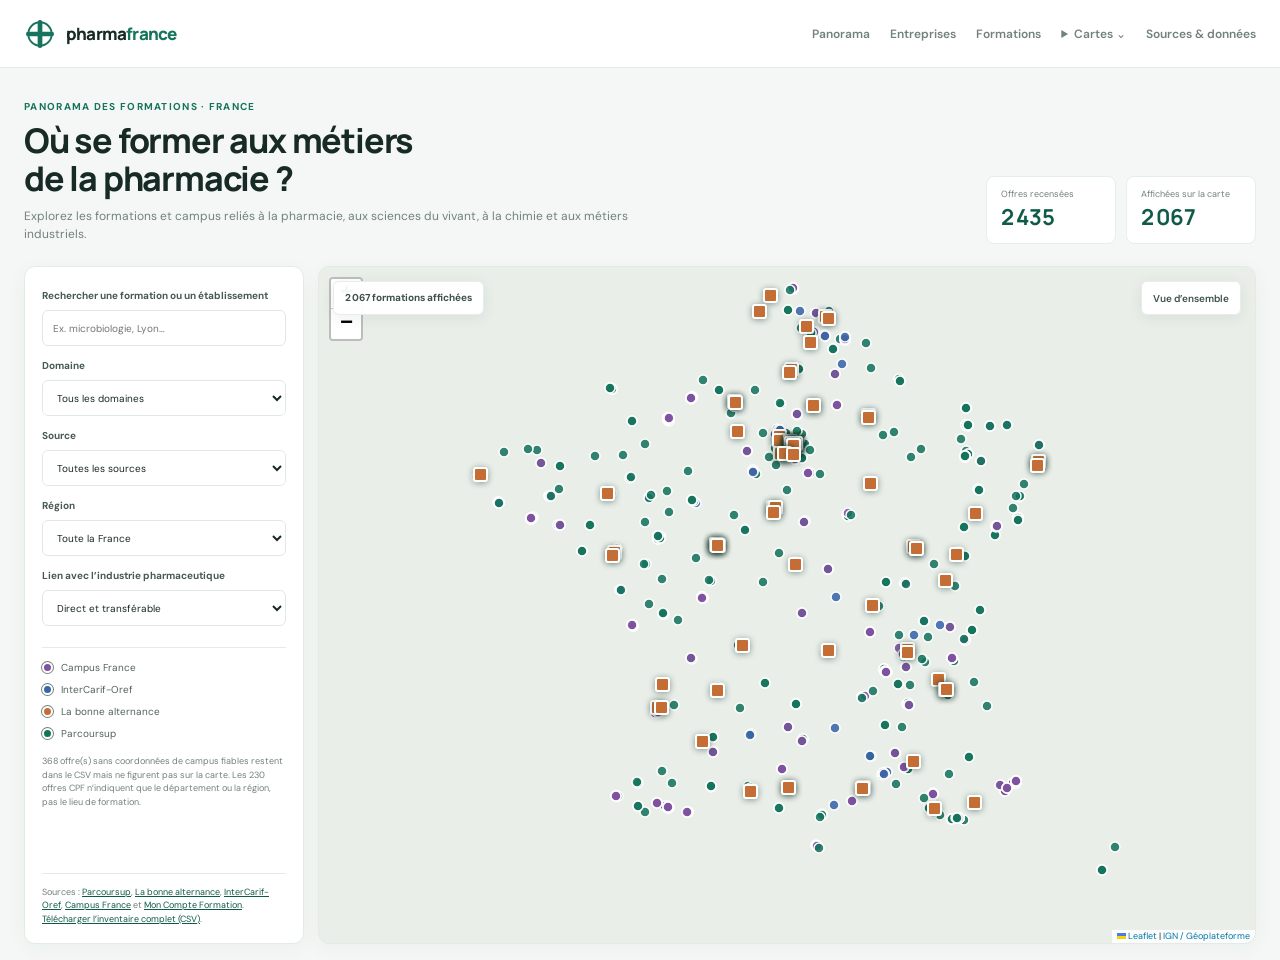
==== carte-formations.html @ 4af1f77d "Merge pull request #12 from Shrek2556525562/feature/domaines-sciences-vivant-page Ajouter une carte " ====
<!doctype html>
<html lang="fr">
  <head>
    <meta charset="utf-8">
    <meta name="viewport" content="width=device-width, initial-scale=1">
    <meta name="description" content="Carte interactive des formations en pharmacie, biotechnologies, chimie et métiers industriels en France.">
    <meta name="theme-color" content="#f4f7f5">
    <title>Carte des formations — Pharma France</title>
    <link rel="preconnect" href="https://fonts.googleapis.com">
    <link rel="preconnect" href="https://fonts.gstatic.com" crossorigin>
    <link href="https://fonts.googleapis.com/css2?family=DM+Sans:wght@400;500;600;700&family=Manrope:wght@400;500;600;700;800&display=swap" rel="stylesheet">
    <link rel="stylesheet" href="assets/leaflet/leaflet.css">
    <link rel="stylesheet" href="carte-formations.css">
    <link rel="stylesheet" href="navigation.css">
  </head>
  <body>
    <header class="topbar">
      <a class="brand" href="index.html" aria-label="Pharma France, retour à la carte des entreprises">
        <span class="brand-mark" aria-hidden="true">
          <svg viewBox="0 0 32 32" fill="none"><path d="M16 3.5v25M3.5 16h25" stroke="currentColor" stroke-width="5" stroke-linecap="round"/><circle cx="16" cy="16" r="12.5" stroke="currentColor" stroke-width="2"/></svg>
        </span>
        <span class="brand-name">pharma<span>france</span></span>
      </a>
      <nav class="site-navigation topbar-nav" aria-label="Navigation principale">
        <a href="panorama.html">Panorama</a>
        <a href="index.html">Entreprises</a>
        <a href="formations.html">Formations</a>
        <details class="nav-menu nav-menu-current">
          <summary>Cartes <span class="nav-menu-chevron" aria-hidden="true">⌄</span></summary>
          <div class="nav-menu-panel">
            <a href="carte-formations.html" aria-current="page">Carte complète</a>
            <a href="domaines-sciences-vivant.html">Domaines scientifiques</a>
            <a href="repartition.html">Répartition</a>
            <a href="carte-repartition.html">Carte comparative</a>
          </div>
        </details>
        <a href="dataset.html">Sources &amp; données</a>
      </nav>
    </header>
    <main class="page-shell">
      <section class="intro">
        <div>
          <p class="eyebrow">Panorama des formations · France</p>
          <h1>Où se former aux métiers<br>de la pharmacie ?</h1>
          <p class="intro-copy">Explorez les formations et campus reliés à la pharmacie, aux sciences du vivant, à la chimie et aux métiers industriels.</p>
        </div>
        <div class="metrics" aria-live="polite">
          <div><span>Offres recensées</span><strong id="total-count">—</strong></div>
          <div><span>Affichées sur la carte</span><strong id="mapped-count">—</strong></div>
        </div>
      </section>
      <section class="explorer" aria-label="Carte et filtres des formations">
        <aside class="filters">
          <label class="search-label" for="training-search">Rechercher une formation ou un établissement</label>
          <input id="training-search" type="search" placeholder="Ex. microbiologie, Lyon…" autocomplete="off">
          <label for="category-filter">Domaine</label>
          <select id="category-filter"><option value="">Tous les domaines</option></select>
          <label for="source-filter">Source</label>
          <select id="source-filter">
            <option value="">Toutes les sources</option>
          </select>
          <label for="region-filter">Région</label>
          <select id="region-filter"><option value="">Toute la France</option></select>
          <label for="relevance-filter">Lien avec l’industrie pharmaceutique</label>
          <select id="relevance-filter">
            <option value="">Direct et transférable</option>
            <option value="Directe">Lien direct</option>
            <option value="Transférable">Compétences transférables</option>
          </select>
          <div id="map-key" class="map-key" aria-label="Légende des sources cartographiées"></div>
          <p id="coordinate-note" class="data-note">Les formations sans coordonnées fiables restent dans le CSV mais ne figurent pas sur la carte.</p>
          <p class="source-note">Sources : <a href="https://data.enseignementsup-recherche.gouv.fr/explore/dataset/fr-esr-parcoursup/" target="_blank" rel="noreferrer">Parcoursup</a>, <a href="https://labonnealternance.apprentissage.beta.gouv.fr/recherche" target="_blank" rel="noreferrer">La bonne alternance</a>, <a href="https://catalogue-apprentissage.intercariforef.org/recherche/formations" target="_blank" rel="noreferrer">InterCarif-Oref</a>, <a href="https://cataloguelm.campusfrance.org/" target="_blank" rel="noreferrer">Campus France</a> et <a href="https://opendata.caissedesdepots.fr/explore/dataset/moncompteformation_catalogueformation/" target="_blank" rel="noreferrer">Mon Compte Formation</a>. <a href="data/formations-pharma-fr.csv">Télécharger l’inventaire complet (CSV)</a>.</p>
        </aside>
        <div class="map-panel">
          <div id="training-map" role="application" aria-label="Carte interactive des formations en France"></div>
          <div class="map-summary"><strong id="result-count">Chargement des formations…</strong><button id="zoom-france" type="button">Vue d’ensemble</button></div>
          <div id="map-error" class="map-error" role="alert" hidden></div>
        </div>
      </section>
    </main>
    <script src="assets/leaflet/leaflet.js" defer></script>
    <script src="carte-formations.js" defer></script>
  </body>
</html>
---- assets/leaflet/leaflet.css ----
/* required styles */

.leaflet-pane,
.leaflet-tile,
.leaflet-marker-icon,
.leaflet-marker-shadow,
.leaflet-tile-container,
.leaflet-pane > svg,
.leaflet-pane > canvas,
.leaflet-zoom-box,
.leaflet-image-layer,
.leaflet-layer {
	position: absolute;
	left: 0;
	top: 0;
	}
.leaflet-container {
	overflow: hidden;
	}
.leaflet-tile,
.leaflet-marker-icon,
.leaflet-marker-shadow {
	-webkit-user-select: none;
	   -moz-user-select: none;
	        user-select: none;
	  -webkit-user-drag: none;
	}
/* Prevents IE11 from highlighting tiles in blue */
.leaflet-tile::selection {
	background: transparent;
}
/* Safari renders non-retina tile on retina better with this, but Chrome is worse */
.leaflet-safari .leaflet-tile {
	image-rendering: -webkit-optimize-contrast;
	}
/* hack that prevents hw layers "stretching" when loading new tiles */
.leaflet-safari .leaflet-tile-container {
	width: 1600px;
	height: 1600px;
	-webkit-transform-origin: 0 0;
	}
.leaflet-marker-icon,
.leaflet-marker-shadow {
	display: block;
	}
/* .leaflet-container svg: reset svg max-width decleration shipped in Joomla! (joomla.org) 3.x */
/* .leaflet-container img: map is broken in FF if you have max-width: 100% on tiles */
.leaflet-container .leaflet-overlay-pane svg {
	max-width: none !important;
	max-height: none !important;
	}
.leaflet-container .leaflet-marker-pane img,
.leaflet-container .leaflet-shadow-pane img,
.leaflet-container .leaflet-tile-pane img,
.leaflet-container img.leaflet-image-layer,
.leaflet-container .leaflet-tile {
	max-width: none !important;
	max-height: none !important;
	width: auto;
	padding: 0;
	}

.leaflet-container img.leaflet-tile {
	/* See: https://bugs.chromium.org/p/chromium/issues/detail?id=600120 */
	mix-blend-mode: plus-lighter;
}

.leaflet-container.leaflet-touch-zoom {
	-ms-touch-action: pan-x pan-y;
	touch-action: pan-x pan-y;
	}
.leaflet-container.leaflet-touch-drag {
	-ms-touch-action: pinch-zoom;
	/* Fallback for FF which doesn't support pinch-zoom */
	touch-action: none;
	touch-action: pinch-zoom;
}
.leaflet-container.leaflet-touch-drag.leaflet-touch-zoom {
	-ms-touch-action: none;
	touch-action: none;
}
.leaflet-container {
	-webkit-tap-highlight-color: transparent;
}
.leaflet-container a {
	-webkit-tap-highlight-color: rgba(51, 181, 229, 0.4);
}
.leaflet-tile {
	filter: inherit;
	visibility: hidden;
	}
.leaflet-tile-loaded {
	visibility: inherit;
	}
.leaflet-zoom-box {
	width: 0;
	height: 0;
	-moz-box-sizing: border-box;
	     box-sizing: border-box;
	z-index: 800;
	}
/* workaround for https://bugzilla.mozilla.org/show_bug.cgi?id=888319 */
.leaflet-overlay-pane svg {
	-moz-user-select: none;
	}

.leaflet-pane         { z-index: 400; }

.leaflet-tile-pane    { z-index: 200; }
.leaflet-overlay-pane { z-index: 400; }
.leaflet-shadow-pane  { z-index: 500; }
.leaflet-marker-pane  { z-index: 600; }
.leaflet-tooltip-pane   { z-index: 650; }
.leaflet-popup-pane   { z-index: 700; }

.leaflet-map-pane canvas { z-index: 100; }
.leaflet-map-pane svg    { z-index: 200; }

.leaflet-vml-shape {
	width: 1px;
	height: 1px;
	}
.lvml {
	behavior: url(#default#VML);
	display: inline-block;
	position: absolute;
	}


/* control positioning */

.leaflet-control {
	position: relative;
	z-index: 800;
	pointer-events: visiblePainted; /* IE 9-10 doesn't have auto */
	pointer-events: auto;
	}
.leaflet-top,
.leaflet-bottom {
	position: absolute;
	z-index: 1000;
	pointer-events: none;
	}
.leaflet-top {
	top: 0;
	}
.leaflet-right {
	right: 0;
	}
.leaflet-bottom {
	bottom: 0;
	}
.leaflet-left {
	left: 0;
	}
.leaflet-control {
	float: left;
	clear: both;
	}
.leaflet-right .leaflet-control {
	float: right;
	}
.leaflet-top .leaflet-control {
	margin-top: 10px;
	}
.leaflet-bottom .leaflet-control {
	margin-bottom: 10px;
	}
.leaflet-left .leaflet-control {
	margin-left: 10px;
	}
.leaflet-right .leaflet-control {
	margin-right: 10px;
	}


/* zoom and fade animations */

.leaflet-fade-anim .leaflet-popup {
	opacity: 0;
	-webkit-transition: opacity 0.2s linear;
	   -moz-transition: opacity 0.2s linear;
	        transition: opacity 0.2s linear;
	}
.leaflet-fade-anim .leaflet-map-pane .leaflet-popup {
	opacity: 1;
	}
.leaflet-zoom-animated {
	-webkit-transform-origin: 0 0;
	    -ms-transform-origin: 0 0;
	        transform-origin: 0 0;
	}
svg.leaflet-zoom-animated {
	will-change: transform;
}

.leaflet-zoom-anim .leaflet-zoom-animated {
	-webkit-transition: -webkit-transform 0.25s cubic-bezier(0,0,0.25,1);
	   -moz-transition:    -moz-transform 0.25s cubic-bezier(0,0,0.25,1);
	        transition:         transform 0.25s cubic-bezier(0,0,0.25,1);
	}
.leaflet-zoom-anim .leaflet-tile,
.leaflet-pan-anim .leaflet-tile {
	-webkit-transition: none;
	   -moz-transition: none;
	        transition: none;
	}

.leaflet-zoom-anim .leaflet-zoom-hide {
	visibility: hidden;
	}


/* cursors */

.leaflet-interactive {
	cursor: pointer;
	}
.leaflet-grab {
	cursor: -webkit-grab;
	cursor:    -moz-grab;
	cursor:         grab;
	}
.leaflet-crosshair,
.leaflet-crosshair .leaflet-interactive {
	cursor: crosshair;
	}
.leaflet-popup-pane,
.leaflet-control {
	cursor: auto;
	}
.leaflet-dragging .leaflet-grab,
.leaflet-dragging .leaflet-grab .leaflet-interactive,
.leaflet-dragging .leaflet-marker-draggable {
	cursor: move;
	cursor: -webkit-grabbing;
	cursor:    -moz-grabbing;
	cursor:         grabbing;
	}

/* marker & overlays interactivity */
.leaflet-marker-icon,
.leaflet-marker-shadow,
.leaflet-image-layer,
.leaflet-pane > svg path,
.leaflet-tile-container {
	pointer-events: none;
	}

.leaflet-marker-icon.leaflet-interactive,
.leaflet-image-layer.leaflet-interactive,
.leaflet-pane > svg path.leaflet-interactive,
svg.leaflet-image-layer.leaflet-interactive path {
	pointer-events: visiblePainted; /* IE 9-10 doesn't have auto */
	pointer-events: auto;
	}

/* visual tweaks */

.leaflet-container {
	background: #ddd;
	outline-offset: 1px;
	}
.leaflet-container a {
	color: #0078A8;
	}
.leaflet-zoom-box {
	border: 2px dotted #38f;
	background: rgba(255,255,255,0.5);
	}


/* general typography */
.leaflet-container {
	font-family: "Helvetica Neue", Arial, Helvetica, sans-serif;
	font-size: 12px;
	font-size: 0.75rem;
	line-height: 1.5;
	}


/* general toolbar styles */

.leaflet-bar {
	box-shadow: 0 1px 5px rgba(0,0,0,0.65);
	border-radius: 4px;
	}
.leaflet-bar a {
	background-color: #fff;
	border-bottom: 1px solid #ccc;
	width: 26px;
	height: 26px;
	line-height: 26px;
	display: block;
	text-align: center;
	text-decoration: none;
	color: black;
	}
.leaflet-bar a,
.leaflet-control-layers-toggle {
	background-position: 50% 50%;
	background-repeat: no-repeat;
	display: block;
	}
.leaflet-bar a:hover,
.leaflet-bar a:focus {
	background-color: #f4f4f4;
	}
.leaflet-bar a:first-child {
	border-top-left-radius: 4px;
	border-top-right-radius: 4px;
	}
.leaflet-bar a:last-child {
	border-bottom-left-radius: 4px;
	border-bottom-right-radius: 4px;
	border-bottom: none;
	}
.leaflet-bar a.leaflet-disabled {
	cursor: default;
	background-color: #f4f4f4;
	color: #bbb;
	}

.leaflet-touch .leaflet-bar a {
	width: 30px;
	height: 30px;
	line-height: 30px;
	}
.leaflet-touch .leaflet-bar a:first-child {
	border-top-left-radius: 2px;
	border-top-right-radius: 2px;
	}
.leaflet-touch .leaflet-bar a:last-child {
	border-bottom-left-radius: 2px;
	border-bottom-right-radius: 2px;
	}

/* zoom control */

.leaflet-control-zoom-in,
.leaflet-control-zoom-out {
	font: bold 18px 'Lucida Console', Monaco, monospace;
	text-indent: 1px;
	}

.leaflet-touch .leaflet-control-zoom-in, .leaflet-touch .leaflet-control-zoom-out  {
	font-size: 22px;
	}


/* layers control */

.leaflet-control-layers {
	box-shadow: 0 1px 5px rgba(0,0,0,0.4);
	background: #fff;
	border-radius: 5px;
	}
.leaflet-control-layers-toggle {
	background-image: url(images/layers.png);
	width: 36px;
	height: 36px;
	}
.leaflet-retina .leaflet-control-layers-toggle {
	background-image: url(images/layers-2x.png);
	background-size: 26px 26px;
	}
.leaflet-touch .leaflet-control-layers-toggle {
	width: 44px;
	height: 44px;
	}
.leaflet-control-layers .leaflet-control-layers-list,
.leaflet-control-layers-expanded .leaflet-control-layers-toggle {
	display: none;
	}
.leaflet-control-layers-expanded .leaflet-control-layers-list {
	display: block;
	position: relative;
	}
.leaflet-control-layers-expanded {
	padding: 6px 10px 6px 6px;
	color: #333;
	background: #fff;
	}
.leaflet-control-layers-scrollbar {
	overflow-y: scroll;
	overflow-x: hidden;
	padding-right: 5px;
	}
.leaflet-control-layers-selector {
	margin-top: 2px;
	position: relative;
	top: 1px;
	}
.leaflet-control-layers label {
	display: block;
	font-size: 13px;
	font-size: 1.08333em;
	}
.leaflet-control-layers-separator {
	height: 0;
	border-top: 1px solid #ddd;
	margin: 5px -10px 5px -6px;
	}

/* Default icon URLs */
.leaflet-default-icon-path { /* used only in path-guessing heuristic, see L.Icon.Default */
	background-image: url(images/marker-icon.png);
	}


/* attribution and scale controls */

.leaflet-container .leaflet-control-attribution {
	background: #fff;
	background: rgba(255, 255, 255, 0.8);
	margin: 0;
	}
.leaflet-control-attribution,
.leaflet-control-scale-line {
	padding: 0 5px;
	color: #333;
	line-height: 1.4;
	}
.leaflet-control-attribution a {
	text-decoration: none;
	}
.leaflet-control-attribution a:hover,
.leaflet-control-attribution a:focus {
	text-decoration: underline;
	}
.leaflet-attribution-flag {
	display: inline !important;
	vertical-align: baseline !important;
	width: 1em;
	height: 0.6669em;
	}
.leaflet-left .leaflet-control-scale {
	margin-left: 5px;
	}
.leaflet-bottom .leaflet-control-scale {
	margin-bottom: 5px;
	}
.leaflet-control-scale-line {
	border: 2px solid #777;
	border-top: none;
	line-height: 1.1;
	padding: 2px 5px 1px;
	white-space: nowrap;
	-moz-box-sizing: border-box;
	     box-sizing: border-box;
	background: rgba(255, 255, 255, 0.8);
	text-shadow: 1px 1px #fff;
	}
.leaflet-control-scale-line:not(:first-child) {
	border-top: 2px solid #777;
	border-bottom: none;
	margin-top: -2px;
	}
.leaflet-control-scale-line:not(:first-child):not(:last-child) {
	border-bottom: 2px solid #777;
	}

.leaflet-touch .leaflet-control-attribution,
.leaflet-touch .leaflet-control-layers,
.leaflet-touch .leaflet-bar {
	box-shadow: none;
	}
.leaflet-touch .leaflet-control-layers,
.leaflet-touch .leaflet-bar {
	border: 2px solid rgba(0,0,0,0.2);
	background-clip: padding-box;
	}


/* popup */

.leaflet-popup {
	position: absolute;
	text-align: center;
	margin-bottom: 20px;
	}
.leaflet-popup-content-wrapper {
	padding: 1px;
	text-align: left;
	border-radius: 12px;
	}
.leaflet-popup-content {
	margin: 13px 24px 13px 20px;
	line-height: 1.3;
	font-size: 13px;
	font-size: 1.08333em;
	min-height: 1px;
	}
.leaflet-popup-content p {
	margin: 17px 0;
	margin: 1.3em 0;
	}
.leaflet-popup-tip-container {
	width: 40px;
	height: 20px;
	position: absolute;
	left: 50%;
	margin-top: -1px;
	margin-left: -20px;
	overflow: hidden;
	pointer-events: none;
	}
.leaflet-popup-tip {
	width: 17px;
	height: 17px;
	padding: 1px;

	margin: -10px auto 0;
	pointer-events: auto;

	-webkit-transform: rotate(45deg);
	   -moz-transform: rotate(45deg);
	    -ms-transform: rotate(45deg);
	        transform: rotate(45deg);
	}
.leaflet-popup-content-wrapper,
.leaflet-popup-tip {
	background: white;
	color: #333;
	box-shadow: 0 3px 14px rgba(0,0,0,0.4);
	}
.leaflet-container a.leaflet-popup-close-button {
	position: absolute;
	top: 0;
	right: 0;
	border: none;
	text-align: center;
	width: 24px;
	height: 24px;
	font: 16px/24px Tahoma, Verdana, sans-serif;
	color: #757575;
	text-decoration: none;
	background: transparent;
	}
.leaflet-container a.leaflet-popup-close-button:hover,
.leaflet-container a.leaflet-popup-close-button:focus {
	color: #585858;
	}
.leaflet-popup-scrolled {
	overflow: auto;
	}

.leaflet-oldie .leaflet-popup-content-wrapper {
	-ms-zoom: 1;
	}
.leaflet-oldie .leaflet-popup-tip {
	width: 24px;
	margin: 0 auto;

	-ms-filter: "progid:DXImageTransform.Microsoft.Matrix(M11=0.70710678, M12=0.70710678, M21=-0.70710678, M22=0.70710678)";
	filter: progid:DXImageTransform.Microsoft.Matrix(M11=0.70710678, M12=0.70710678, M21=-0.70710678, M22=0.70710678);
	}

.leaflet-oldie .leaflet-control-zoom,
.leaflet-oldie .leaflet-control-layers,
.leaflet-oldie .leaflet-popup-content-wrapper,
.leaflet-oldie .leaflet-popup-tip {
	border: 1px solid #999;
	}


/* div icon */

.leaflet-div-icon {
	background: #fff;
	border: 1px solid #666;
	}


/* Tooltip */
/* Base styles for the element that has a tooltip */
.leaflet-tooltip {
	position: absolute;
	padding: 6px;
	background-color: #fff;
	border: 1px solid #fff;
	border-radius: 3px;
	color: #222;
	white-space: nowrap;
	-webkit-user-select: none;
	-moz-user-select: none;
	-ms-user-select: none;
	user-select: none;
	pointer-events: none;
	box-shadow: 0 1px 3px rgba(0,0,0,0.4);
	}
.leaflet-tooltip.leaflet-interactive {
	cursor: pointer;
	pointer-events: auto;
	}
.leaflet-tooltip-top:before,
.leaflet-tooltip-bottom:before,
.leaflet-tooltip-left:before,
.leaflet-tooltip-right:before {
	position: absolute;
	pointer-events: none;
	border: 6px solid transparent;
	background: transparent;
	content: "";
	}

/* Directions */

.leaflet-tooltip-bottom {
	margin-top: 6px;
}
.leaflet-tooltip-top {
	margin-top: -6px;
}
.leaflet-tooltip-bottom:before,
.leaflet-tooltip-top:before {
	left: 50%;
	margin-left: -6px;
	}
.leaflet-tooltip-top:before {
	bottom: 0;
	margin-bottom: -12px;
	border-top-color: #fff;
	}
.leaflet-tooltip-bottom:before {
	top: 0;
	margin-top: -12px;
	margin-left: -6px;
	border-bottom-color: #fff;
	}
.leaflet-tooltip-left {
	margin-left: -6px;
}
.leaflet-tooltip-right {
	margin-left: 6px;
}
.leaflet-tooltip-left:before,
.leaflet-tooltip-right:before {
	top: 50%;
	margin-top: -6px;
	}
.leaflet-tooltip-left:before {
	right: 0;
	margin-right: -12px;
	border-left-color: #fff;
	}
.leaflet-tooltip-right:before {
	left: 0;
	margin-left: -12px;
	border-right-color: #fff;
	}

/* Printing */

@media print {
	/* Prevent printers from removing background-images of controls. */
	.leaflet-control {
		-webkit-print-color-adjust: exact;
		print-color-adjust: exact;
		}
	}
---- carte-formations.css ----
:root {
  color-scheme: light;
  --ink: #182a25;
  --muted: #72817c;
  --line: #e4ebe7;
  --paper: #fff;
  --canvas: #f4f7f5;
  --green: #16745c;
  --green-dark: #105b48;
  --orange: #c46e35;
  font-family: "DM Sans", sans-serif;
  font-synthesis: none;
  text-rendering: optimizeLegibility;
  -webkit-font-smoothing: antialiased;
}

* { box-sizing: border-box; }

body {
  min-width: 320px;
  min-height: 100vh;
  margin: 0;
  color: var(--ink);
  background: var(--canvas);
}

a { color: var(--green-dark); }

.topbar {
  display: flex;
  min-height: 68px;
  align-items: center;
  justify-content: space-between;
  padding: 0 max(24px, calc((100vw - 1440px) / 2));
  border-bottom: 1px solid var(--line);
  background: var(--paper);
}

.brand { display: inline-flex; align-items: center; gap: 10px; color: inherit; text-decoration: none; }
.brand-mark { display: grid; width: 32px; height: 32px; place-items: center; color: var(--green); }
.brand-mark svg { width: 30px; height: 30px; }
.brand-name { font-family: Manrope, sans-serif; font-size: 17px; font-weight: 800; letter-spacing: -0.8px; }
.brand-name span { color: var(--green); }
.topbar-nav { display: flex; flex-wrap: wrap; align-items: center; justify-content: flex-end; gap: 12px 20px; color: var(--muted); font-size: 12px; font-weight: 600; }
.topbar-nav a { color: inherit; text-decoration: none; }
.topbar-nav a:hover { color: var(--green-dark); text-decoration: underline; text-underline-offset: 3px; }
.topbar-nav [aria-current="page"] { color: var(--green-dark); }

.page-shell { width: min(1440px, calc(100% - 48px)); margin: 0 auto; }
.intro { display: flex; align-items: end; justify-content: space-between; gap: 24px; padding: 32px 0 22px; }
.eyebrow { margin: 0 0 8px; color: var(--green); font-size: 10px; font-weight: 700; letter-spacing: 1.3px; text-transform: uppercase; }
h1 { margin: 0; font-family: Manrope, sans-serif; font-size: clamp(25px, 3vw, 34px); font-weight: 750; letter-spacing: -1.2px; line-height: 1.13; }
.intro-copy { max-width: 660px; margin: 9px 0 0; color: var(--muted); font-size: 12px; line-height: 1.55; }
.metrics { display: flex; flex: 0 0 auto; gap: 10px; }
.metrics div { min-width: 130px; padding: 11px 14px; border: 1px solid #e4efe9; border-radius: 8px; background: #fff; }
.metrics span,.metrics strong { display: block; }
.metrics span { color: var(--muted); font-size: 9px; }
.metrics strong { margin-top: 2px; color: var(--green-dark); font-family: Manrope, sans-serif; font-size: 22px; }

.explorer { display: grid; height: calc(100vh - 206px); min-height: 480px; grid-template-columns: 280px minmax(0, 1fr); gap: 14px; padding-bottom: 16px; }
.filters,.map-panel { position: relative; overflow: hidden; border: 1px solid var(--line); border-radius: 11px; background: var(--paper); box-shadow: 0 5px 22px rgb(35 64 52 / 4%); }
.filters { display: flex; flex-direction: column; align-items: stretch; gap: 8px; padding: 17px; }
.filters label { margin-top: 5px; color: #475a51; font-size: 10px; font-weight: 700; }
.filters input,.filters select { width: 100%; min-height: 36px; padding: 0 10px; border: 1px solid #e2e9e5; border-radius: 6px; outline: none; background: white; color: var(--ink); font: inherit; font-size: 10px; }
.filters input:focus,.filters select:focus { border-color: #79ad98; box-shadow: 0 0 0 3px #e6f2ec; }
.map-key { display: grid; gap: 9px; margin-top: 13px; padding-top: 13px; border-top: 1px solid var(--line); color: #52645b; font-size: 10px; }
.map-key span { display: flex; align-items: center; gap: 8px; }
.key-dot { display: inline-block; width: 11px; height: 11px; border: 2px solid white; border-radius: 50%; box-shadow: 0 0 0 1px #74817a; }
.key-dot.parcoursup { background: var(--green); }
.key-dot.alternance { border-radius: 2px; background: var(--orange); }
.data-note,.source-note { margin: 7px 0 0; color: var(--muted); font-size: 9px; line-height: 1.5; }
.source-note { margin-top: auto; padding-top: 12px; border-top: 1px solid var(--line); }
.source-note a { color: var(--green-dark); }

.map-panel { min-width: 0; background: #e9eee9; }
#training-map { position: absolute; inset: 0; z-index: 1; background: #e9eee9; }
.leaflet-container { font-family: "DM Sans", sans-serif; }
.leaflet-control-attribution { font-size: 9px !important; }
.map-summary { position: absolute; z-index: 400; top: 14px; left: 14px; right: 14px; display: flex; align-items: center; justify-content: space-between; pointer-events: none; }
.map-summary strong,.map-summary button { min-height: 34px; padding: 9px 11px; border: 1px solid rgb(230 236 232 / 90%); border-radius: 6px; background: rgb(255 255 255 / 96%); box-shadow: 0 3px 14px rgb(29 56 44 / 8%); color: #3d5147; font-size: 10px; }
.map-summary button { pointer-events: auto; cursor: pointer; font-family: inherit; font-weight: 600; }
.map-summary button:hover { background: white; }
.map-error { position: absolute; z-index: 450; top: 60px; left: 14px; max-width: 350px; padding: 11px 14px; border: 1px solid #f0d7c6; border-radius: 7px; background: #fff8f3; color: #8b4e29; box-shadow: 0 3px 12px rgb(60 38 21 / 8%); font-size: 11px; }
.training-popup { min-width: 220px; max-width: 300px; padding: 3px; }
.training-popup h3 { margin: 0 0 7px; color: var(--ink); font-family: Manrope, sans-serif; font-size: 13px; line-height: 1.35; }
.training-popup p { margin: 0 0 5px; color: #69766f; font-size: 10px; line-height: 1.45; }
.training-popup .popup-tag { color: var(--green-dark); font-weight: 700; }
.training-popup a { display: inline-block; margin-top: 3px; font-size: 10px; font-weight: 700; text-decoration: none; }
.training-popup a:hover { text-decoration: underline; }
.training-marker { display: block; width: 13px; height: 13px; border: 2px solid #fff; border-radius: 50%; background: var(--green); box-shadow: 0 1px 6px rgb(22 57 43 / 48%); }
.training-marker.alternance { width: 15px; height: 15px; border-radius: 3px; background: var(--orange); }

@media (max-width: 760px) {
  .topbar { min-height: 58px; padding: 0 14px; }
  .topbar-nav { gap: 10px; font-size: 9px; }
  .page-shell { width: calc(100% - 20px); }
  .intro { align-items: start; flex-direction: column; gap: 12px; padding: 19px 2px 12px; }
  .intro-copy { font-size: 10px; }
  .metrics { width: 100%; }
  .metrics div { flex: 1; min-width: 0; padding: 7px 10px; }
  .metrics strong { font-size: 18px; }
  .explorer { height: calc(100dvh - 260px); min-height: 400px; grid-template: 165px minmax(0, 1fr) / minmax(0, 1fr); gap: 8px; padding-bottom: 9px; }
  .filters { display: grid; grid-template-columns: 1fr 1fr; gap: 5px 8px; overflow-y: auto; padding: 8px; }
  .filters label { margin: 0; font-size: 8px; }
  .filters input,.filters select { min-height: 29px; grid-row: auto; padding: 0 6px; font-size: 9px; }
  .search-label { grid-column: 1 / -1; }
  #training-search { grid-column: 1 / -1; }
  .map-key { display: flex; flex-wrap: wrap; grid-column: 1 / -1; gap: 8px 15px; margin: 2px 0 0; padding-top: 5px; font-size: 8px; }
  .data-note,.source-note { display: none; }
}

@media (max-width: 600px) {
  .topbar { display: grid; grid-template-columns: 1fr; gap: 6px; padding: 7px 12px; }
  .topbar-nav { justify-content: space-between; }
}

@media (max-width: 420px) {
  .brand-name { font-size: 14px; }
  .brand-mark,.brand-mark svg { width: 25px; height: 25px; }
  .topbar-nav { gap: 7px; font-size: 8px; }
}
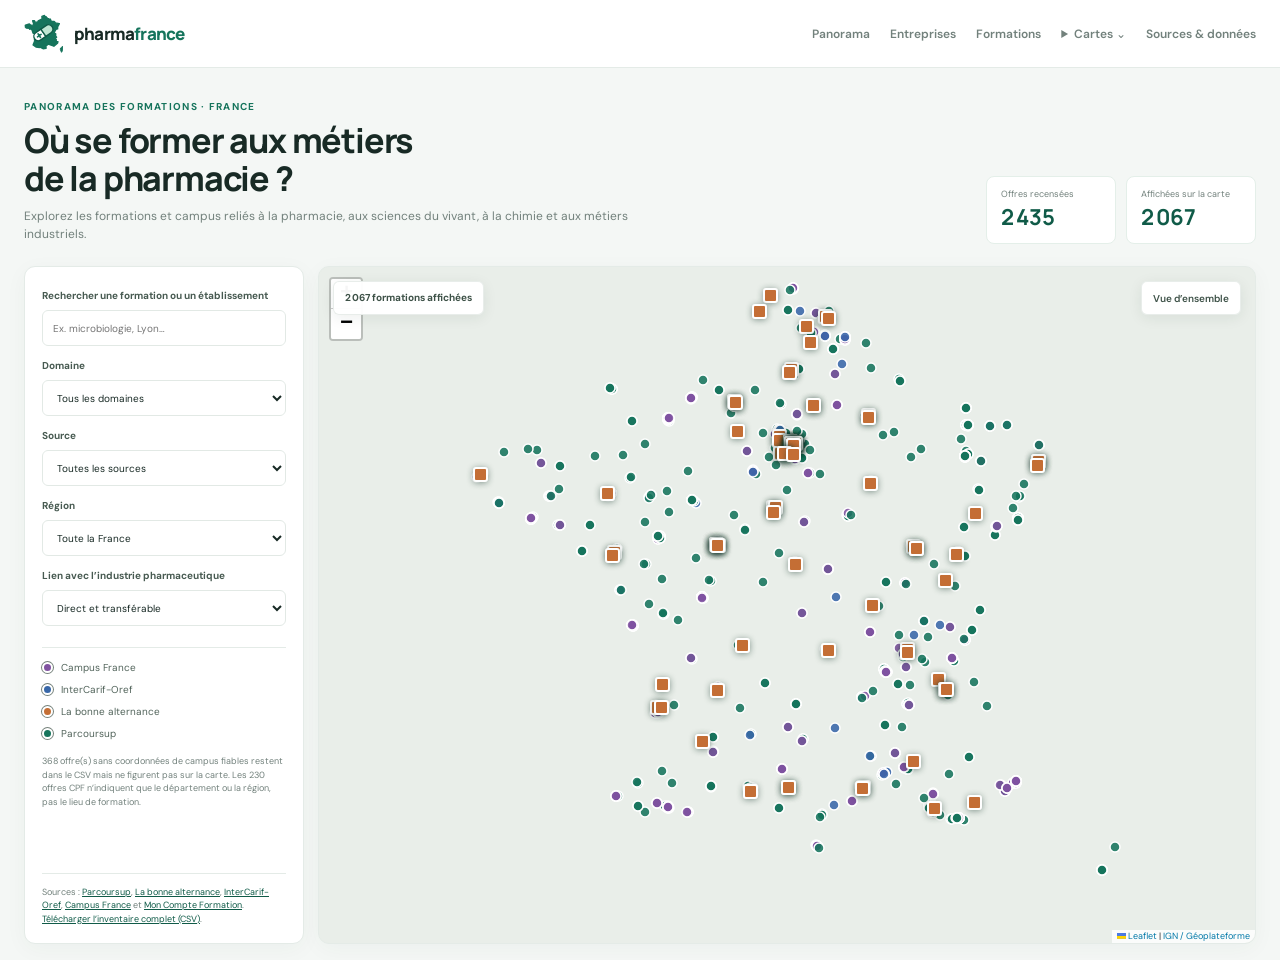
==== commit 7d936148: "Replace logo with France map, capsule and pharmacy cross; fix Pages deploy The new mark combines the" ====
--- a/carte-formations.html
+++ b/carte-formations.html
@@ -11,13 +11,12 @@
     <link href="https://fonts.googleapis.com/css2?family=DM+Sans:wght@400;500;600;700&family=Manrope:wght@400;500;600;700;800&display=swap" rel="stylesheet">
     <link rel="stylesheet" href="assets/leaflet/leaflet.css">
     <link rel="stylesheet" href="carte-formations.css">
-    <link rel="stylesheet" href="navigation.css">
   </head>
   <body>
     <header class="topbar">
       <a class="brand" href="index.html" aria-label="Pharma France, retour à la carte des entreprises">
         <span class="brand-mark" aria-hidden="true">
-          <svg viewBox="0 0 32 32" fill="none"><path d="M16 3.5v25M3.5 16h25" stroke="currentColor" stroke-width="5" stroke-linecap="round"/><circle cx="16" cy="16" r="12.5" stroke="currentColor" stroke-width="2"/></svg>
+          <svg viewBox="0 0 64 64" fill="none"><path d="M47.5 30.9 51.2 24.3 53.7 23.8 53.7 20.5 56.5 15.4 50.2 14.2 48.2 12.1 44.9 12.1 42.3 10.4 42.4 8.2 39.6 9.4 39.6 7.4 37.6 7.3 35.2 4.3 33.8 4.7 32.7 2.5 28.7 3.8 29.1 8.0 22.8 10.9 22.3 12.1 23.5 12.5 22.0 13.2 17.4 13.0 16.7 10.9 13.9 10.8 16.0 17.4 10.8 18.2 8.6 16.0 2.3 17.9 2.1 19.2 4.4 19.4 3.0 19.2 4.1 20.6 2.3 20.9 3.8 22.5 9.0 23.0 9.0 24.4 10.5 23.4 13.0 25.7 14.5 30.4 17.3 31.5 16.9 35.2 19.6 39.2 17.3 36.4 16.8 41.7 17.8 41.6 14.6 49.5 19.7 53.0 24.8 53.5 25.0 52.4 30.5 55.5 35.3 55.0 35.0 51.2 38.8 48.2 47.8 51.4 53.5 46.8 54.2 44.5 51.3 44.1 51.6 41.2 49.7 38.8 52.1 37.0 50.5 35.1 50.7 31.7 49.3 30.9 46.9 32.6Z" fill="currentColor" stroke="currentColor" stroke-width="2.4" stroke-linejoin="round"/><path d="M61.4 58.8 61.4 51.6 60.9 53.6 58.3 54.6 58.2 56.9 60.0 61.3Z" fill="currentColor" stroke="currentColor" stroke-width="1.6" stroke-linejoin="round"/><g transform="rotate(-35 31 30)" stroke="#105b48" stroke-width="2.2" stroke-linejoin="round"><path d="M21 23H31V37H21A7 7 0 0 1 21 23Z" fill="#fff"/><path d="M31 23H41A7 7 0 0 1 41 37H31Z" fill="#bfe6d3"/><path d="M23 26.5v7M19.5 30h7" stroke="#16745c" stroke-width="2.6" stroke-linecap="round"/></g></svg>
         </span>
         <span class="brand-name">pharma<span>france</span></span>
       </a>
--- a/carte-formations.css
+++ b/carte-formations.css
@@ -37,8 +37,8 @@
 }
 
 .brand { display: inline-flex; align-items: center; gap: 10px; color: inherit; text-decoration: none; }
-.brand-mark { display: grid; width: 32px; height: 32px; place-items: center; color: var(--green); }
-.brand-mark svg { width: 30px; height: 30px; }
+.brand-mark { display: grid; width: 40px; height: 40px; place-items: center; color: var(--green); }
+.brand-mark svg { width: 40px; height: 40px; }
 .brand-name { font-family: Manrope, sans-serif; font-size: 17px; font-weight: 800; letter-spacing: -0.8px; }
 .brand-name span { color: var(--green); }
 .topbar-nav { display: flex; flex-wrap: wrap; align-items: center; justify-content: flex-end; gap: 12px 20px; color: var(--muted); font-size: 12px; font-weight: 600; }
@@ -116,6 +116,6 @@
 
 @media (max-width: 420px) {
   .brand-name { font-size: 14px; }
-  .brand-mark,.brand-mark svg { width: 25px; height: 25px; }
+  .brand-mark,.brand-mark svg { width: 32px; height: 32px; }
   .topbar-nav { gap: 7px; font-size: 8px; }
 }
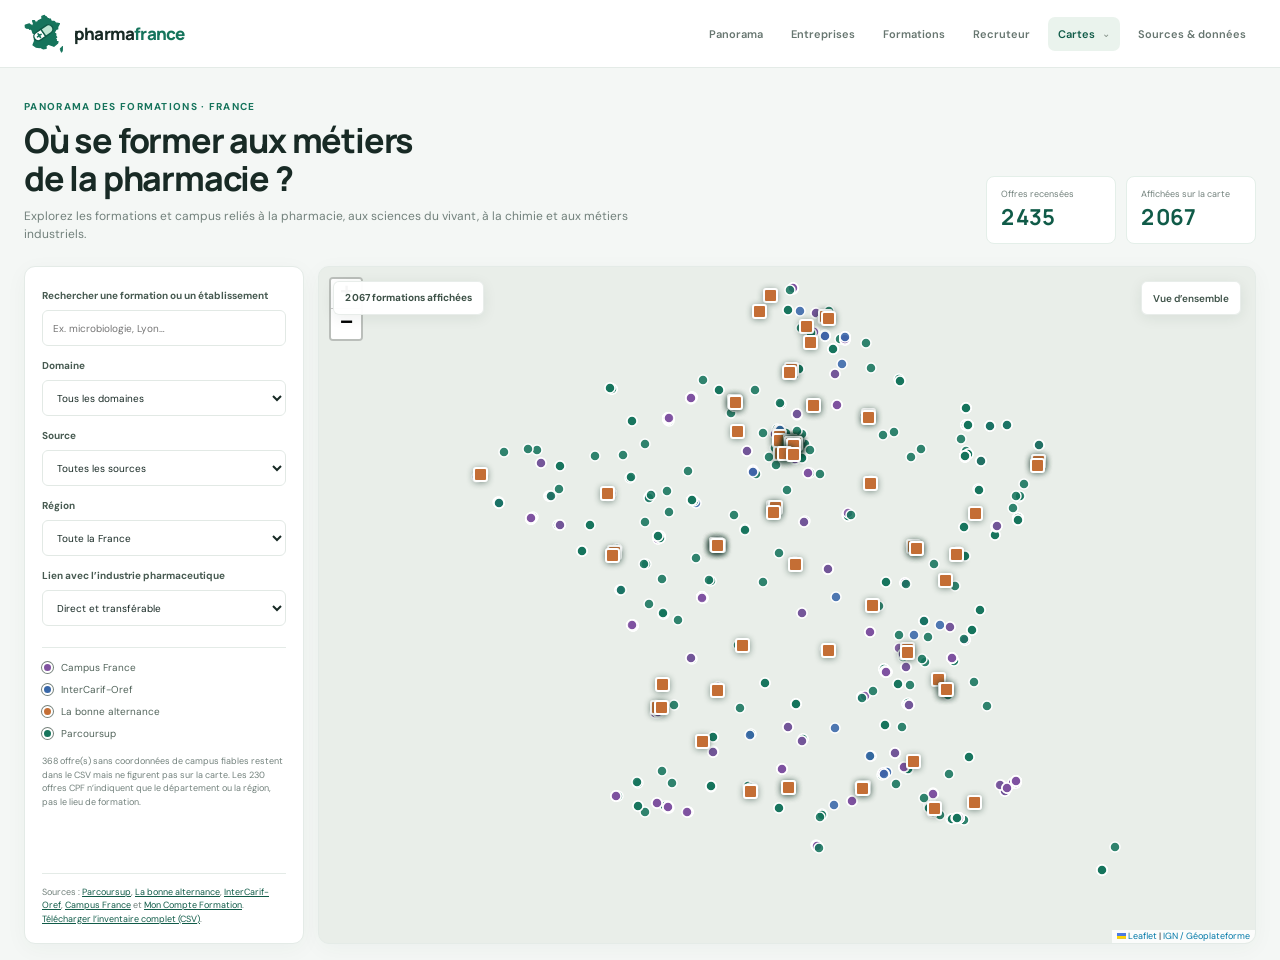
==== commit 65f543aa: "Add recruiter training prospecting page Add geographic and profile filters, mapped training prospect" ====
--- a/carte-formations.html
+++ b/carte-formations.html
@@ -24,6 +24,7 @@
         <a href="panorama.html">Panorama</a>
         <a href="index.html">Entreprises</a>
         <a href="formations.html">Formations</a>
+        <a href="recruteur.html">Recruteur</a>
         <details class="nav-menu nav-menu-current">
           <summary>Cartes <span class="nav-menu-chevron" aria-hidden="true">⌄</span></summary>
           <div class="nav-menu-panel">
--- a/carte-formations.css
+++ b/carte-formations.css
@@ -46,6 +46,19 @@
 .topbar-nav a:hover { color: var(--green-dark); text-decoration: underline; text-underline-offset: 3px; }
 .topbar-nav [aria-current="page"] { color: var(--green-dark); }
 
+.site-navigation { display: flex; align-items: center; justify-content: flex-end; gap: 8px; color: #677670; font-size: 11px; font-weight: 600; }
+.site-navigation > a,.site-navigation .nav-menu > summary { display: inline-flex; min-height: 34px; align-items: center; justify-content: center; padding: 0 10px; border-radius: 7px; color: inherit; text-decoration: none; white-space: nowrap; }
+.site-navigation > a:hover,.site-navigation .nav-menu > summary:hover { background: #f2f6f3; color: var(--green-dark); text-decoration: none; }
+.site-navigation > a:focus-visible,.site-navigation .nav-menu > summary:focus-visible,.nav-menu-panel a:focus-visible { outline: 2px solid var(--green-dark); outline-offset: 2px; }
+.site-navigation > a[aria-current="page"],.site-navigation .nav-menu-current > summary { background: #eaf3ed; color: var(--green-dark); }
+.nav-menu { position: relative; }
+.nav-menu > summary { cursor: pointer; gap: 7px; list-style: none; }
+.nav-menu > summary::-webkit-details-marker { display: none; }
+.nav-menu-chevron { color: #839087; font-size: 10px; }
+.nav-menu-panel { position: absolute; z-index: 1100; top: calc(100% + 5px); right: 0; display: grid; min-width: 190px; padding: 5px; border: 1px solid #e3e9e5; border-radius: 9px; background: #fff; box-shadow: 0 10px 28px rgb(26 49 37 / 14%); }
+.nav-menu-panel a { padding: 10px 11px; border-radius: 6px; color: #52635a; text-decoration: none; white-space: nowrap; }
+.nav-menu-panel a:hover,.nav-menu-panel a[aria-current="page"] { background: #f0f5f1; color: var(--green-dark); }
+
 .page-shell { width: min(1440px, calc(100% - 48px)); margin: 0 auto; }
 .intro { display: flex; align-items: end; justify-content: space-between; gap: 24px; padding: 32px 0 22px; }
 .eyebrow { margin: 0 0 8px; color: var(--green); font-size: 10px; font-weight: 700; letter-spacing: 1.3px; text-transform: uppercase; }
@@ -93,6 +106,9 @@
 @media (max-width: 760px) {
   .topbar { min-height: 58px; padding: 0 14px; }
   .topbar-nav { gap: 10px; font-size: 9px; }
+  .topbar { flex-wrap: wrap; gap: 4px 12px; padding-top: 8px; padding-bottom: 8px; }
+  .site-navigation { width: 100%; flex-wrap: wrap; justify-content: space-between; gap: 2px; font-size: 9px; }
+  .site-navigation > a,.site-navigation .nav-menu > summary { min-height: 29px; padding: 0 5px; }
   .page-shell { width: calc(100% - 20px); }
   .intro { align-items: start; flex-direction: column; gap: 12px; padding: 19px 2px 12px; }
   .intro-copy { font-size: 10px; }
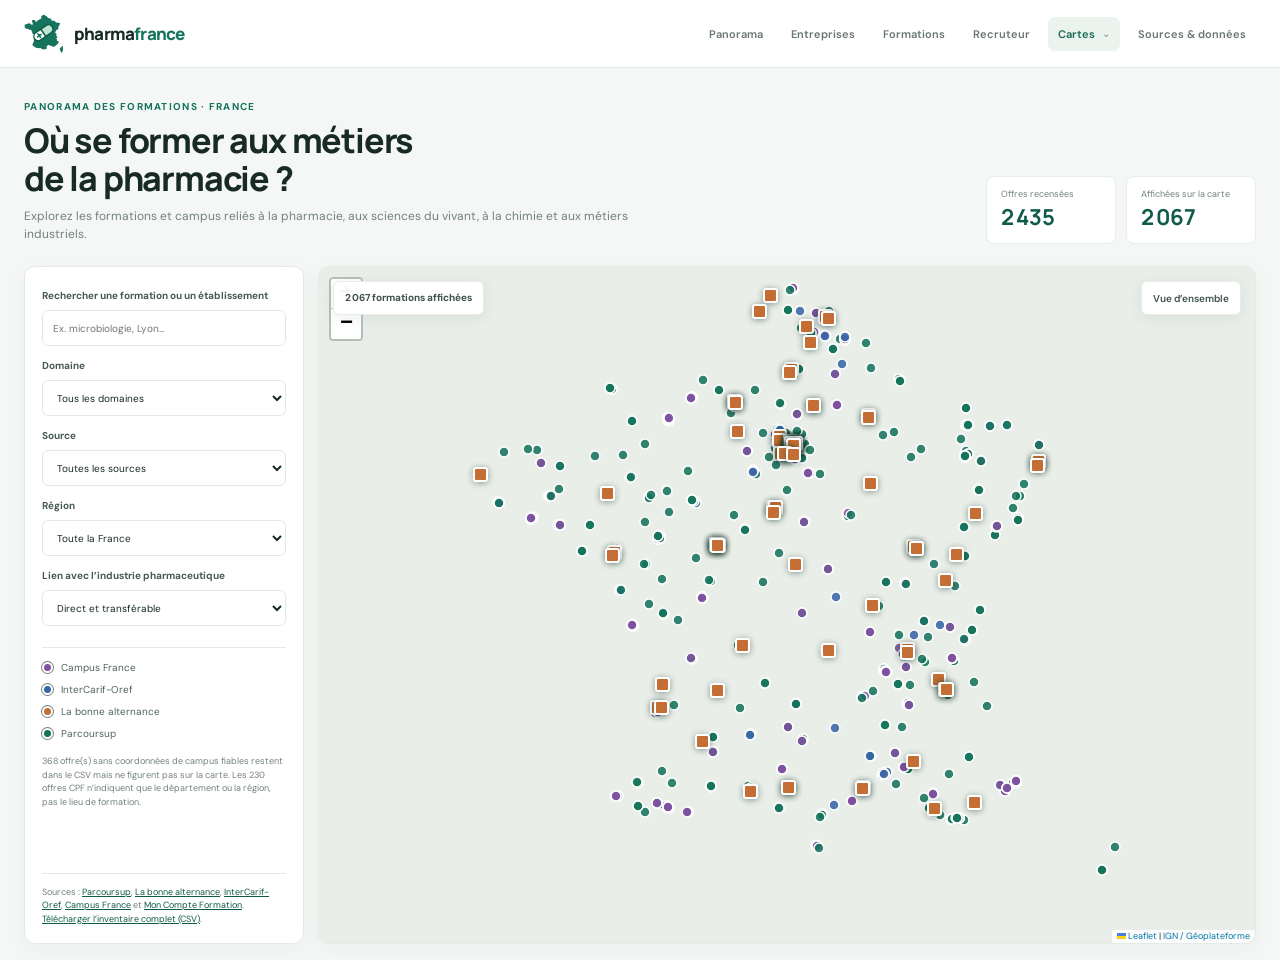
==== commit 6c537946: "Improve UX pathways for pharma audiences" ====
--- a/carte-formations.html
+++ b/carte-formations.html
@@ -11,6 +11,7 @@
     <link href="https://fonts.googleapis.com/css2?family=DM+Sans:wght@400;500;600;700&family=Manrope:wght@400;500;600;700;800&display=swap" rel="stylesheet">
     <link rel="stylesheet" href="assets/leaflet/leaflet.css">
     <link rel="stylesheet" href="carte-formations.css">
+    <link rel="stylesheet" href="navigation.css">
   </head>
   <body>
     <header class="topbar">
@@ -20,7 +21,7 @@
         </span>
         <span class="brand-name">pharma<span>france</span></span>
       </a>
-      <nav class="site-navigation topbar-nav" aria-label="Navigation principale">
+      <nav class="site-navigation" aria-label="Navigation principale">
         <a href="panorama.html">Panorama</a>
         <a href="index.html">Entreprises</a>
         <a href="formations.html">Formations</a>
--- a/navigation.css
+++ b/navigation.css
@@ -0,0 +1,135 @@
+.topbar {
+  position: sticky;
+  top: 0;
+  z-index: 1000;
+}
+
+.site-navigation {
+  display: flex;
+  align-items: center;
+  justify-content: flex-end;
+  gap: 8px;
+  color: #677670;
+  font-size: 11px;
+  font-weight: 600;
+}
+
+.site-navigation > a,
+.site-navigation .nav-menu > summary {
+  display: inline-flex;
+  min-height: 34px;
+  align-items: center;
+  justify-content: center;
+  padding: 0 10px;
+  border-radius: 7px;
+  color: inherit;
+  text-decoration: none;
+  white-space: nowrap;
+}
+
+.site-navigation > a:hover,
+.site-navigation .nav-menu > summary:hover {
+  background: #f2f6f3;
+  color: #17684f;
+}
+
+.site-navigation > a:focus-visible,
+.site-navigation .nav-menu > summary:focus-visible,
+.nav-menu-panel a:focus-visible {
+  outline: 2px solid #17684f;
+  outline-offset: 2px;
+}
+
+.site-navigation > a[aria-current="page"],
+.site-navigation .nav-menu-current > summary {
+  background: #eaf3ed;
+  color: #17684f;
+}
+
+.nav-menu {
+  position: relative;
+}
+
+.nav-menu > summary {
+  cursor: pointer;
+  gap: 7px;
+  list-style: none;
+}
+
+.nav-menu > summary::-webkit-details-marker {
+  display: none;
+}
+
+.nav-menu-chevron {
+  color: #839087;
+  font-size: 10px;
+}
+
+.nav-menu-panel {
+  position: absolute;
+  z-index: 1100;
+  top: calc(100% + 5px);
+  right: 0;
+  display: grid;
+  min-width: 190px;
+  padding: 5px;
+  border: 1px solid #e3e9e5;
+  border-radius: 9px;
+  background: #fff;
+  box-shadow: 0 10px 28px rgb(26 49 37 / 14%);
+}
+
+.nav-menu-panel a {
+  padding: 10px 11px;
+  border-radius: 6px;
+  color: #52635a;
+  text-decoration: none;
+  white-space: nowrap;
+}
+
+.nav-menu-panel a:hover,
+.nav-menu-panel a[aria-current="page"] {
+  background: #f0f5f1;
+  color: #17684f;
+}
+
+@media (max-width: 900px) {
+  .site-navigation {
+    gap: 3px;
+    font-size: 10px;
+  }
+
+  .site-navigation > a,
+  .site-navigation .nav-menu > summary {
+    padding: 0 7px;
+  }
+}
+
+@media (max-width: 640px) {
+  .topbar {
+    height: auto;
+    min-height: 88px;
+    flex-wrap: wrap;
+    align-content: center;
+    gap: 4px 12px;
+    padding: 7px 16px;
+  }
+
+  .site-navigation {
+    width: 100%;
+    flex-wrap: wrap;
+    justify-content: space-between;
+    gap: 2px;
+    font-size: 9px;
+  }
+
+  .site-navigation > a,
+  .site-navigation .nav-menu > summary {
+    min-height: 29px;
+    padding: 0 5px;
+  }
+
+  .nav-menu-panel {
+    right: 0;
+  }
+}
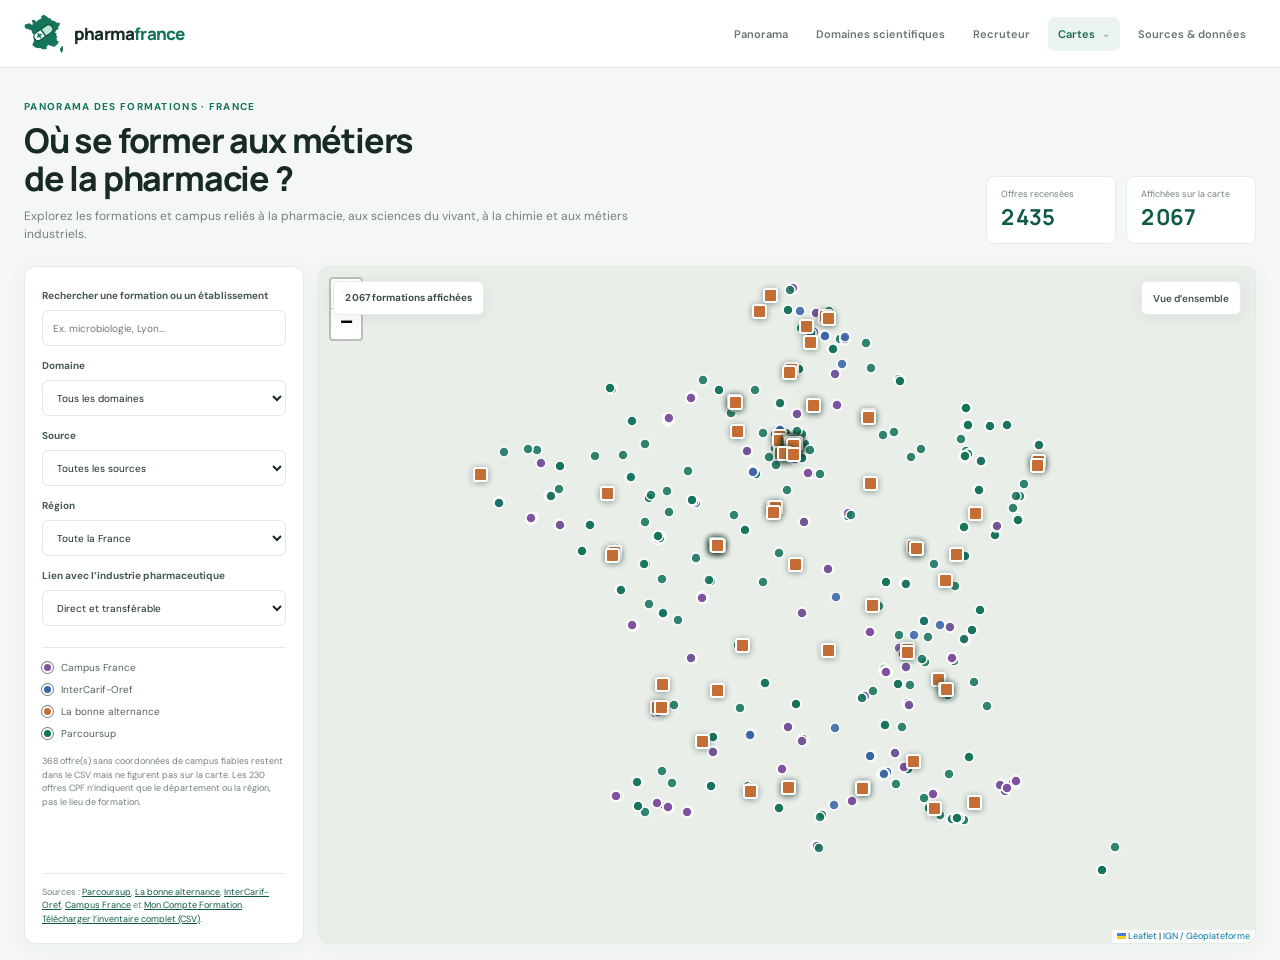
==== commit 139cd4cc: "Organize navigation for pharma audiences Promote scientific domains and recruiter pages while groupi" ====
--- a/carte-formations.html
+++ b/carte-formations.html
@@ -23,14 +23,14 @@
       </a>
       <nav class="site-navigation" aria-label="Navigation principale">
         <a href="panorama.html">Panorama</a>
-        <a href="index.html">Entreprises</a>
-        <a href="formations.html">Formations</a>
+        <a href="domaines-sciences-vivant.html">Domaines scientifiques</a>
         <a href="recruteur.html">Recruteur</a>
         <details class="nav-menu nav-menu-current">
           <summary>Cartes <span class="nav-menu-chevron" aria-hidden="true">⌄</span></summary>
           <div class="nav-menu-panel">
             <a href="carte-formations.html" aria-current="page">Carte complète</a>
-            <a href="domaines-sciences-vivant.html">Domaines scientifiques</a>
+            <a href="index.html">Entreprises</a>
+            <a href="formations.html">Formations</a>
             <a href="repartition.html">Répartition</a>
             <a href="carte-repartition.html">Carte comparative</a>
           </div>
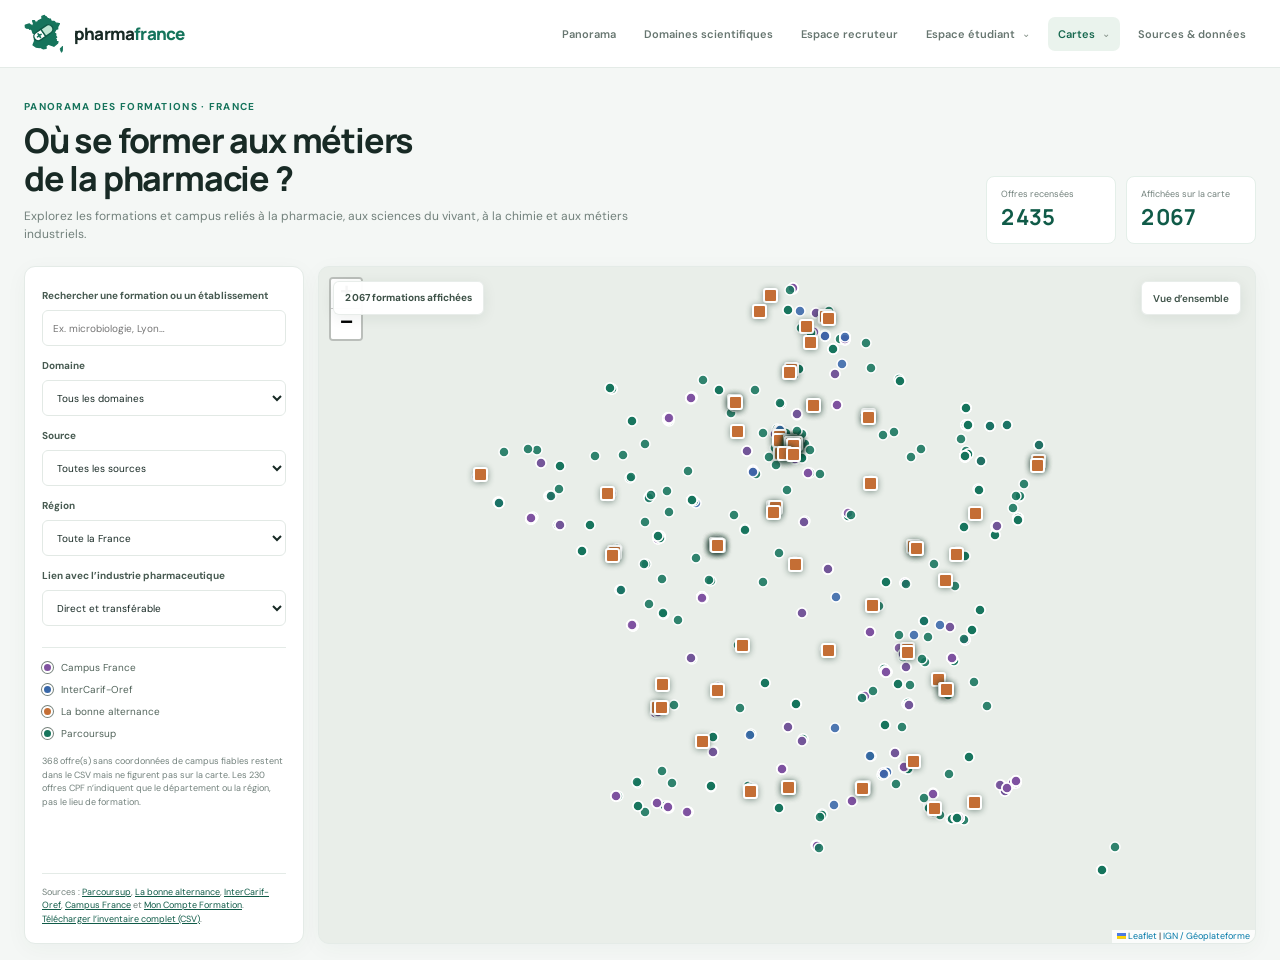
==== commit bcae7ed5: "Add student exploration space Co-authored-by: Copilot App <223556219+Copilot@users.noreply.github.co" ====
--- a/carte-formations.html
+++ b/carte-formations.html
@@ -24,7 +24,14 @@
       <nav class="site-navigation" aria-label="Navigation principale">
         <a href="panorama.html">Panorama</a>
         <a href="domaines-sciences-vivant.html">Domaines scientifiques</a>
-        <a href="recruteur.html">Recruteur</a>
+        <a href="recruteur.html">Espace recruteur</a>
+        <details class="nav-menu">
+          <summary>Espace étudiant <span class="nav-menu-chevron" aria-hidden="true">⌄</span></summary>
+          <div class="nav-menu-panel">
+            <a href="etudiant.html#entreprises">Trouver une entreprise</a>
+            <a href="etudiant.html#formations">Trouver une formation</a>
+          </div>
+        </details>
         <details class="nav-menu nav-menu-current">
           <summary>Cartes <span class="nav-menu-chevron" aria-hidden="true">⌄</span></summary>
           <div class="nav-menu-panel">
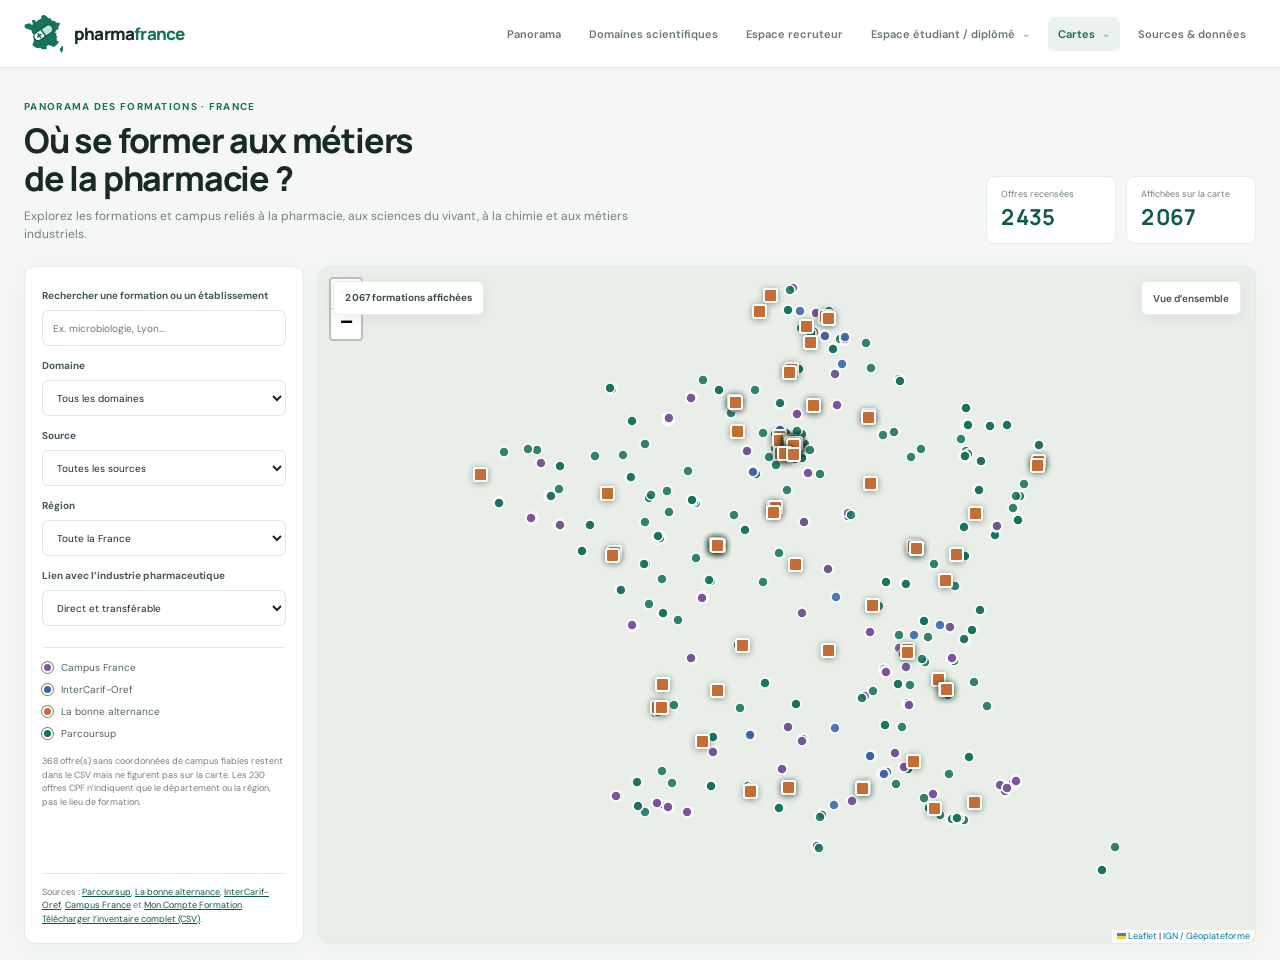
==== commit f01fef13: "Clarifier les espaces étudiant et recruteur Co-authored-by: Copilot App <223556219+Copilot@users.nor" ====
--- a/carte-formations.html
+++ b/carte-formations.html
@@ -26,7 +26,7 @@
         <a href="domaines-sciences-vivant.html">Domaines scientifiques</a>
         <a href="recruteur.html">Espace recruteur</a>
         <details class="nav-menu">
-          <summary>Espace étudiant <span class="nav-menu-chevron" aria-hidden="true">⌄</span></summary>
+          <summary>Espace étudiant / diplômé <span class="nav-menu-chevron" aria-hidden="true">⌄</span></summary>
           <div class="nav-menu-panel">
             <a href="etudiant.html#entreprises">Trouver une entreprise</a>
             <a href="etudiant.html#formations">Trouver une formation</a>
